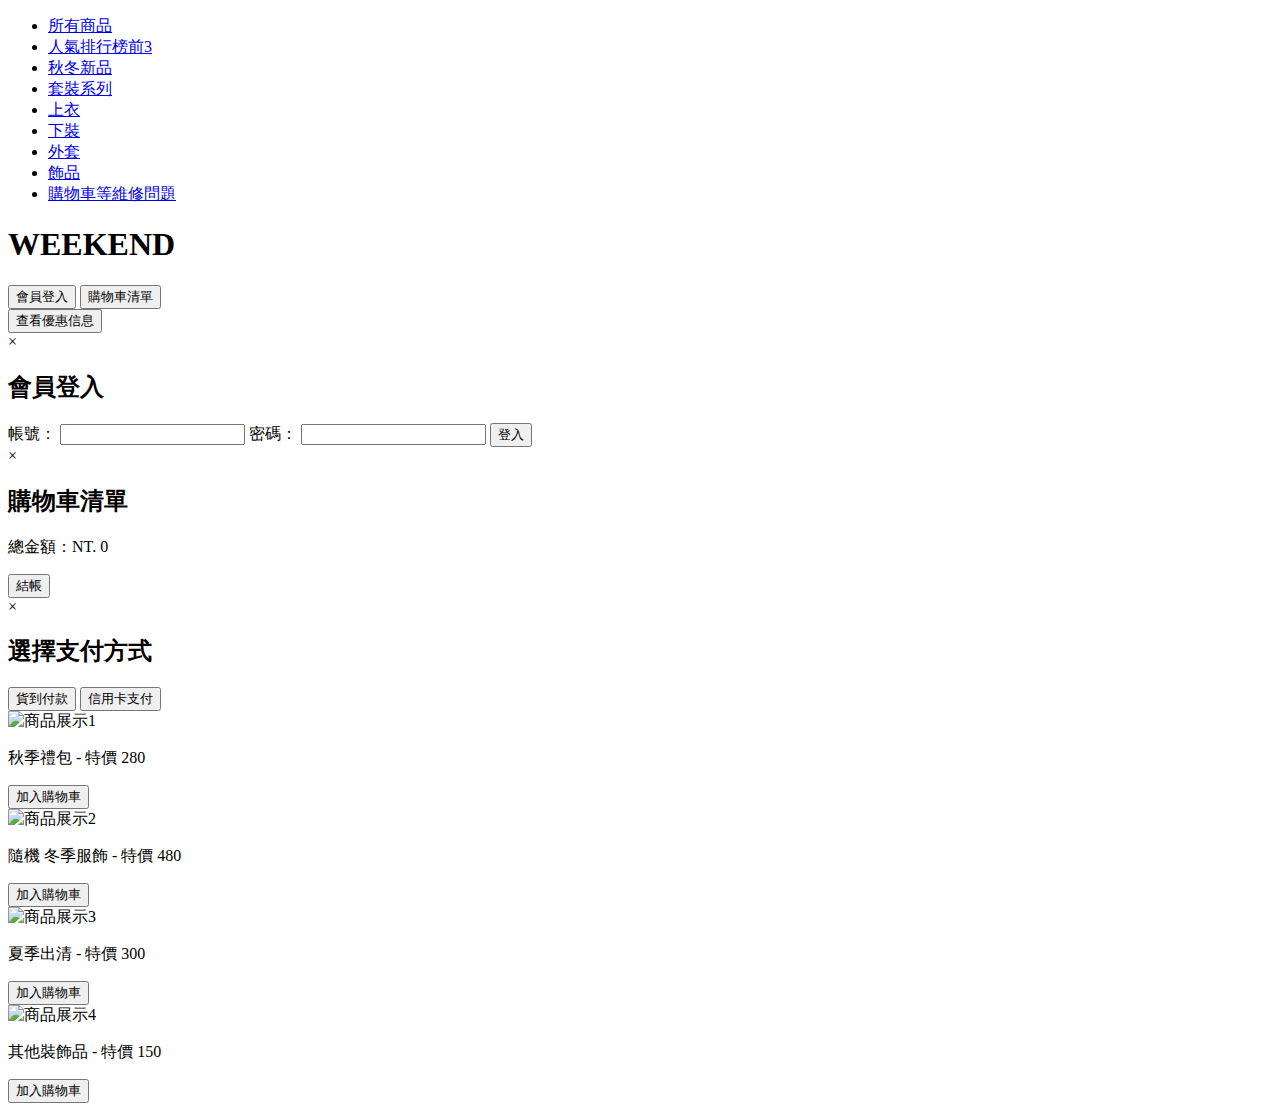
==== index.html @ 778f42a0 "Add files via upload" ====
<!DOCTYPE html>
<html lang="zh-Hant">
<head>
    <meta charset="UTF-8">
    <meta name="viewport" content="width=device-width, initial-scale=1.0">
    <title>商品展示頁面</title>
    <link rel="stylesheet" href="styles.css">
</head>
<body>

<aside class="sidebar">
    <nav>
        <ul class="navigation">
            <li><a href="page1.html">所有商品</a></li>
            <li><a href="page2.html">人氣排行榜前3</a></li>
            <li><a href="page3.html">秋冬新品</a></li>
            <li><a href="page4.html">套裝系列</a></li>
            <li><a href="page5.html">上衣</a></li>
            <li><a href="page6.html">下裝</a></li>
            <li><a href="page7.html">外套</a></li>
            <li><a href="page8.html">飾品</a></li>
            <li><a href="page9.html">購物車等維修問題</a></li>
        </ul>
    </nav>
</aside>

<main>
    <header>
        <h1 class="site-title">WEEKEND</h1>
        <!-- 添加會員登入和購物車清單按鈕 -->
        <div class="user-controls">
            <button class="login-btn" id="loginBtn">會員登入</button>
            <button class="cart-btn" id="cartBtn">購物車清單</button>
        </div>
    </header>

    <section class="promotion">
        <a href="promotion.html">
        <button >查看優惠信息</button>
        </a>
    </section>

    <!-- 會員登入彈跳視窗結構 -->
    <div id="loginModal" class="modal">
        <div class="modal-content">
            <span class="close" id="closeLoginModal">&times;</span>
            <h2>會員登入</h2>
            <label for="username">帳號：</label>
            <input type="text" id="username" name="username" required>
            <label for="password">密碼：</label>
            <input type="password" id="password" name="password" required>
            <button id="submitLogin">登入</button>
        </div>
    </div>
    <!-- 購物車彈跳視窗結構 -->
    <div id="cartModal" class="modal">
        <div class="modal-content">
            <span class="close" id="closeCartModal">&times;</span>
            <h2>購物車清單</h2>
            <ul id="cartItems"></ul>
            <p id="cartTotal">總金額：NT. 0</p>
            <button id="checkoutBtn">結帳</button>
        </div>
    </div>

    <!-- 購物車結帳彈跳視窗 -->
    <div id="checkoutModal" class="modal">
        <div class="modal-content">
            <span class="close" id="closeCheckoutModal">&times;</span>
            <h2>選擇支付方式</h2>
            <button id="codPayment">貨到付款</button>
            <button id="creditPayment">信用卡支付</button>
        </div>
    </div>
    </div>

    <section class="product-display">
        <div class="product">
            <img src="images/path_to_image1.jpg" alt="商品展示1">
            <p>秋季禮包 - 特價 280</p>
            <button class="addToCartBtn" data-product-name="秋季禮包" data-product-price="280">加入購物車</button>
        </div>
        <div class="product">
            <img src="images/path_to_image2.jpg" alt="商品展示2">
            <p>隨機 冬季服飾 - 特價 480</p>
            <button class="addToCartBtn" data-product-name="隨機 冬季服飾" data-product-price="480">加入購物車</button>
        </div>
        <div class="product">
            <img src="images/path_to_image3.jpg" alt="商品展示3">
            <p>夏季出清 - 特價 300</p>
            <button class="addToCartBtn" data-product-name="夏季出清" data-product-price="300">加入購物車</button>
        </div>
        <div class="product">
            <img src="images/path_to_image4.jpg" alt="商品展示4">
            <p>其他裝飾品 - 特價 150</p>
            <button class="addToCartBtn" data-product-name="其他裝飾品" data-product-price="150">加入購物車</button>
        </div>
    </section>
</main>

<!-- 引用 JavaScript 文件 -->
<script src="script.js"></script>

</body>
</html>
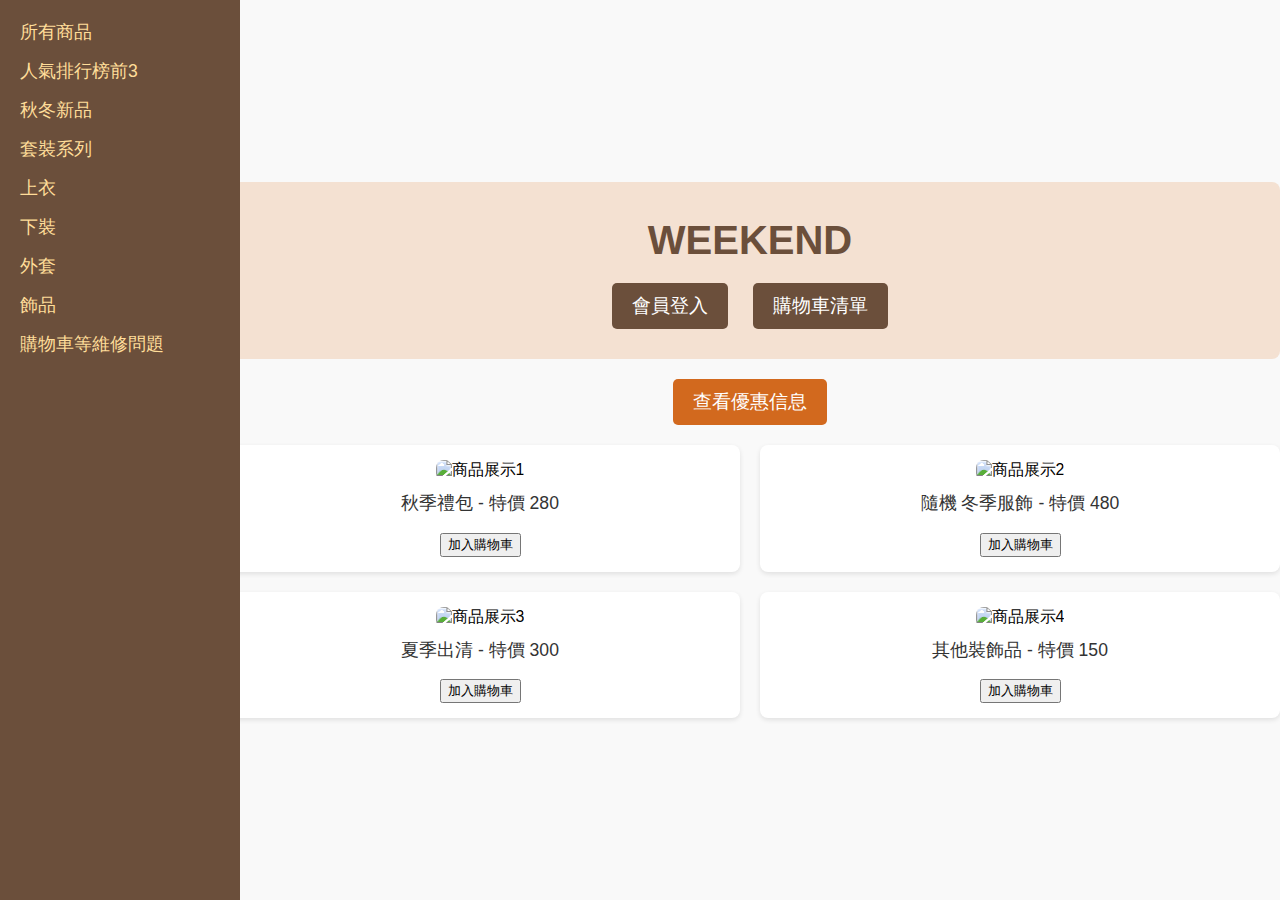
==== commit 85a1413b: "Add files via upload" ====
--- a/index.html
+++ b/index.html
@@ -35,8 +35,8 @@
     </header>
 
     <section class="promotion">
-        <a href="promotion.html">
-        <button >查看優惠信息</button>
+        <a href="http://localhost:6000">
+            <button>查看優惠信息</button>
         </a>
     </section>
 
@@ -72,26 +72,25 @@
             <button id="creditPayment">信用卡支付</button>
         </div>
     </div>
-    </div>
 
     <section class="product-display">
         <div class="product">
-            <img src="images/path_to_image1.jpg" alt="商品展示1">
+            <img src="../src/images/path_to_image1.jpg" alt="商品展示1">
             <p>秋季禮包 - 特價 280</p>
             <button class="addToCartBtn" data-product-name="秋季禮包" data-product-price="280">加入購物車</button>
         </div>
         <div class="product">
-            <img src="images/path_to_image2.jpg" alt="商品展示2">
+            <img src="../src/images/path_to_image2.jpg" alt="商品展示2">
             <p>隨機 冬季服飾 - 特價 480</p>
             <button class="addToCartBtn" data-product-name="隨機 冬季服飾" data-product-price="480">加入購物車</button>
         </div>
         <div class="product">
-            <img src="images/path_to_image3.jpg" alt="商品展示3">
+            <img src="../src/images/path_to_image3.jpg" alt="商品展示3">
             <p>夏季出清 - 特價 300</p>
             <button class="addToCartBtn" data-product-name="夏季出清" data-product-price="300">加入購物車</button>
         </div>
         <div class="product">
-            <img src="images/path_to_image4.jpg" alt="商品展示4">
+            <img src="../src/images/path_to_image4.jpg" alt="商品展示4">
             <p>其他裝飾品 - 特價 150</p>
             <button class="addToCartBtn" data-product-name="其他裝飾品" data-product-price="150">加入購物車</button>
         </div>
--- a/styles.css
+++ b/styles.css
@@ -0,0 +1,268 @@
+/* 基本樣式 */
+body {
+    font-family: 'Arial', sans-serif;
+    background-color: #f9f9f9;
+    margin: 0;
+    padding: 0;
+    display: flex;
+    flex-direction: column;
+    align-items: center;
+    box-sizing: border-box;
+}
+
+/* 會員登入和購物車按鈕樣式 */
+.user-controls {
+    text-align: center;
+    margin: 20px 0;
+}
+
+.user-controls .login-btn, .user-controls .cart-btn {
+    background-color: #6b4f3b;
+    color: white;
+    border: none;
+    padding: 10px 20px;
+    font-size: 1.2em;
+    cursor: pointer;
+    margin: 0 10px;
+    border-radius: 5px;
+}
+
+.user-controls .login-btn:hover, .user-controls .cart-btn:hover {
+    background-color: #b3581c;
+}
+
+/* 會員登入彈跳視窗樣式 */
+.modal {
+    display: none; /* 預設隱藏 */
+    position: fixed;
+    z-index: 1000;
+    left: 50%;
+    top: 50%;
+    transform: translate(-50%, -50%);
+    width: 300px;
+    background-color: #f4e1d2;
+    padding: 20px;
+    border-radius: 10px;
+    box-shadow: 0 4px 15px rgba(0, 0, 0, 0.1);
+}
+
+.modal-content {
+    text-align: center;
+}
+
+.close {
+    position: absolute;
+    top: 10px;
+    right: 20px;
+    font-size: 1.5em;
+    cursor: pointer;
+}
+
+/* 購物車彈跳視窗樣式 */
+.modal-content {
+    background-color: white;
+    padding: 20px;
+    text-align: center;
+    border-radius: 10px;
+    width: 300px;
+    margin: 0 auto;
+    position: relative;
+}
+
+#cartItems {
+    list-style-type: none;
+    padding: 0;
+    margin: 0;
+}
+
+#cartItems li {
+    margin-bottom: 10px;
+    border-bottom: 1px solid #ccc;
+    padding-bottom: 5px;
+}
+
+.close {
+    position: absolute;
+    right: 10px;
+    top: 10px;
+    font-size: 1.5em;
+    cursor: pointer;
+}
+
+/* 左側導航欄 */
+.sidebar {
+    position: fixed; /* 固定在左側 */
+    top: 0;
+    left: 0;
+    width: 200px;
+    height: 100%;
+    background-color: #6b4f3b; /* 深棕色背景 */
+    padding: 20px;
+}
+
+.navigation {
+    list-style-type: none;
+    padding: 0;
+    margin: 0;
+}
+
+.navigation li {
+    margin-bottom: 15px;
+}
+
+.navigation li a {
+    color: #ffdd99;
+    text-decoration: none;
+    font-size: 1.1em;
+}
+
+.navigation li a:hover {
+    color: #ffffff;
+}
+
+/* 主要內容區域 */
+main {
+    margin-left: 220px; /* 給側邊欄留出空間 */
+    padding: 20px;
+    width: calc(100% - 220px);
+}
+
+/* 頁面標題 */
+.site-title {
+    font-size: 2.5em;
+    color: #6b4f3b; /* 深棕色 */
+    text-align: center;
+    margin-bottom: 20px;
+}
+
+/* 促銷按鈕 */
+.promotion {
+    text-align: center;
+    margin: 20px 0;
+}
+
+.promotion button {
+    background-color: #d2691e; /* 橙棕色 */
+    color: white;
+    border: none;
+    padding: 10px 20px;
+    font-size: 1.2em;
+    cursor: pointer;
+    border-radius: 5px;
+}
+
+.promotion button:hover {
+    background-color: #b3581c;
+}
+
+/* 商品展示區塊，使用4格佈局 */
+.product-display {
+    display: grid;
+    grid-template-columns: repeat(2, 1fr); /* 兩列顯示 */
+    gap: 20px;
+    margin-top: 20px;
+}
+
+.product {
+    background-color: white;
+    padding: 15px;
+    border-radius: 8px;
+    box-shadow: 0 2px 5px rgba(0, 0, 0, 0.1);
+    text-align: center;
+}
+
+.product img {
+    max-width: 100%;
+    height: auto;
+    border-radius: 8px;
+    object-fit: cover; /* 保持圖片比例 */
+    max-height: 200px; /* 限制圖片高度 */
+}
+
+.product p {
+    margin-top: 10px;
+    font-size: 1.1em;
+    color: #333;
+}
+
+/* 棕色背景區塊，為頁面增添更多棕色 */
+header {
+    background-color: #f4e1d2; /* 輕棕色背景 */
+    padding: 10px;
+    border-radius: 8px;
+}
+
+/* 促銷文字樣式 */
+.promo-text {
+    color: #d2691e;
+    font-size: 1.1em;
+    margin: 10px 0;
+}
+
+.promo-text a {
+    color: #d2691e;
+    text-decoration: none;
+}
+
+.promo-text a:hover {
+    text-decoration: underline;
+}
+/* 基本樣式 */
+body {
+    font-family: 'Arial', sans-serif;
+    margin: 0;
+    padding: 0;
+    background-color: #f9f9f9;
+    display: flex;
+    justify-content: center;
+    align-items: center;
+    height: 100vh;
+}
+
+.announcement-container {
+    display: flex;
+    justify-content: center;
+    align-items: center;
+    height: 100%;
+}
+
+.announcement-box {
+    background-color: #ffffff;
+    border-radius: 10px;
+    padding: 40px;
+    max-width: 500px;
+    box-shadow: 0 4px 15px rgba(0, 0, 0, 0.1);
+    text-align: center;
+}
+
+.announcement-title {
+    font-size: 2em;
+    color: #6b4f3b;
+    margin-bottom: 20px;
+}
+
+.announcement-message {
+    font-size: 1.2em;
+    color: #333;
+    margin-bottom: 20px;
+}
+
+.thanks-message {
+    font-size: 1.1em;
+    color: #6b4f3b;
+    margin-bottom: 40px;
+}
+
+.back-btn {
+    background-color: #6b4f3b;
+    color: white;
+    padding: 10px 20px;
+    border: none;
+    border-radius: 5px;
+    font-size: 1.2em;
+    cursor: pointer;
+}
+
+.back-btn:hover {
+    background-color: #b3581c;
+}
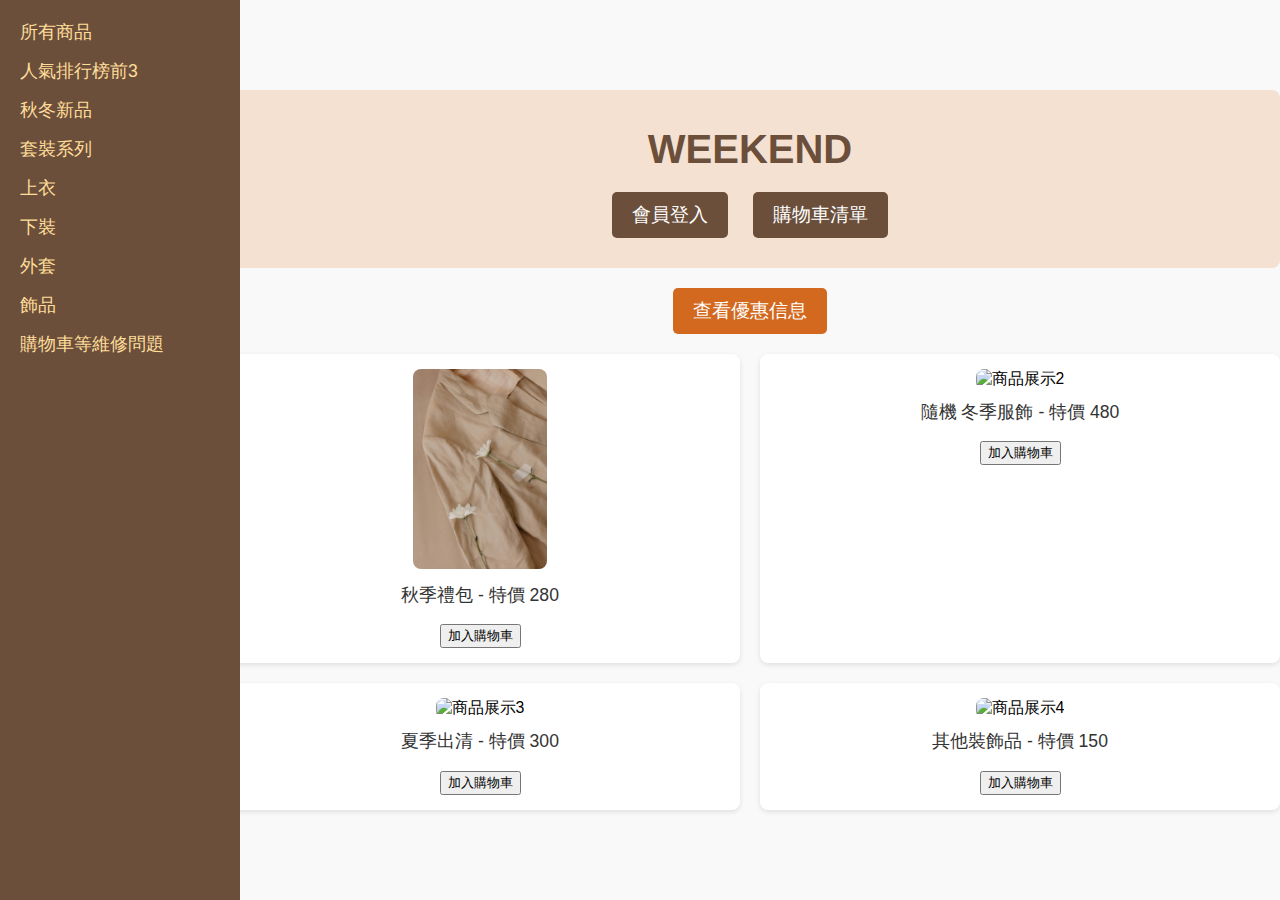
==== commit c49b85a5: "Update index.html" ====
--- a/index.html
+++ b/index.html
@@ -75,7 +75,7 @@
 
     <section class="product-display">
         <div class="product">
-            <img src="../src/images/path_to_image1.jpg" alt="商品展示1">
+            <img src="path_to_image1.jpg" alt="商品展示1">
             <p>秋季禮包 - 特價 280</p>
             <button class="addToCartBtn" data-product-name="秋季禮包" data-product-price="280">加入購物車</button>
         </div>
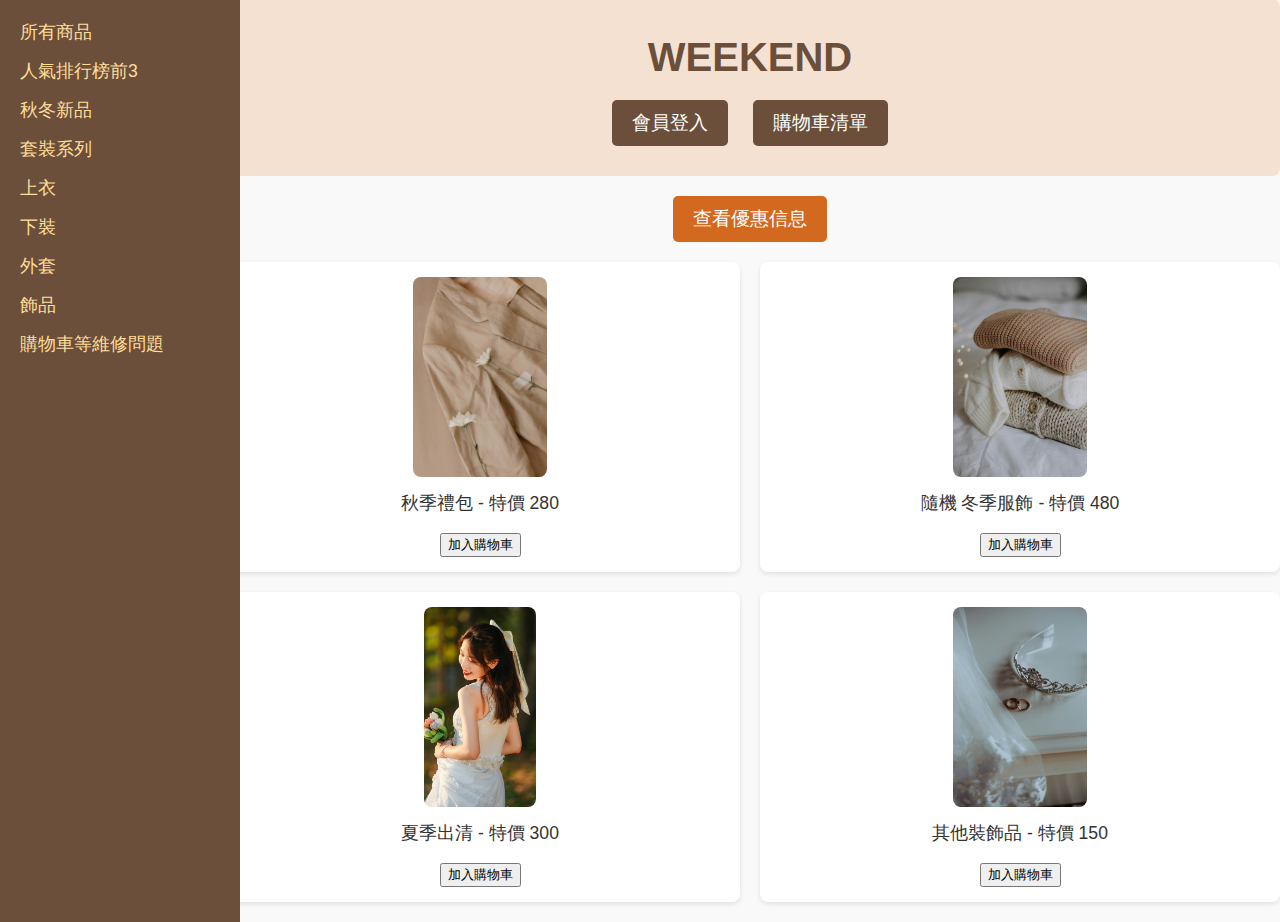
==== commit 9102aa4c: "Update index.html" ====
--- a/index.html
+++ b/index.html
@@ -80,17 +80,17 @@
             <button class="addToCartBtn" data-product-name="秋季禮包" data-product-price="280">加入購物車</button>
         </div>
         <div class="product">
-            <img src="../src/images/path_to_image2.jpg" alt="商品展示2">
+            <img src="path_to_image2.jpg" alt="商品展示2">
             <p>隨機 冬季服飾 - 特價 480</p>
             <button class="addToCartBtn" data-product-name="隨機 冬季服飾" data-product-price="480">加入購物車</button>
         </div>
         <div class="product">
-            <img src="../src/images/path_to_image3.jpg" alt="商品展示3">
+            <img src="path_to_image3.jpg" alt="商品展示3">
             <p>夏季出清 - 特價 300</p>
             <button class="addToCartBtn" data-product-name="夏季出清" data-product-price="300">加入購物車</button>
         </div>
         <div class="product">
-            <img src="../src/images/path_to_image4.jpg" alt="商品展示4">
+            <img src="path_to_image4.jpg" alt="商品展示4">
             <p>其他裝飾品 - 特價 150</p>
             <button class="addToCartBtn" data-product-name="其他裝飾品" data-product-price="150">加入購物車</button>
         </div>
